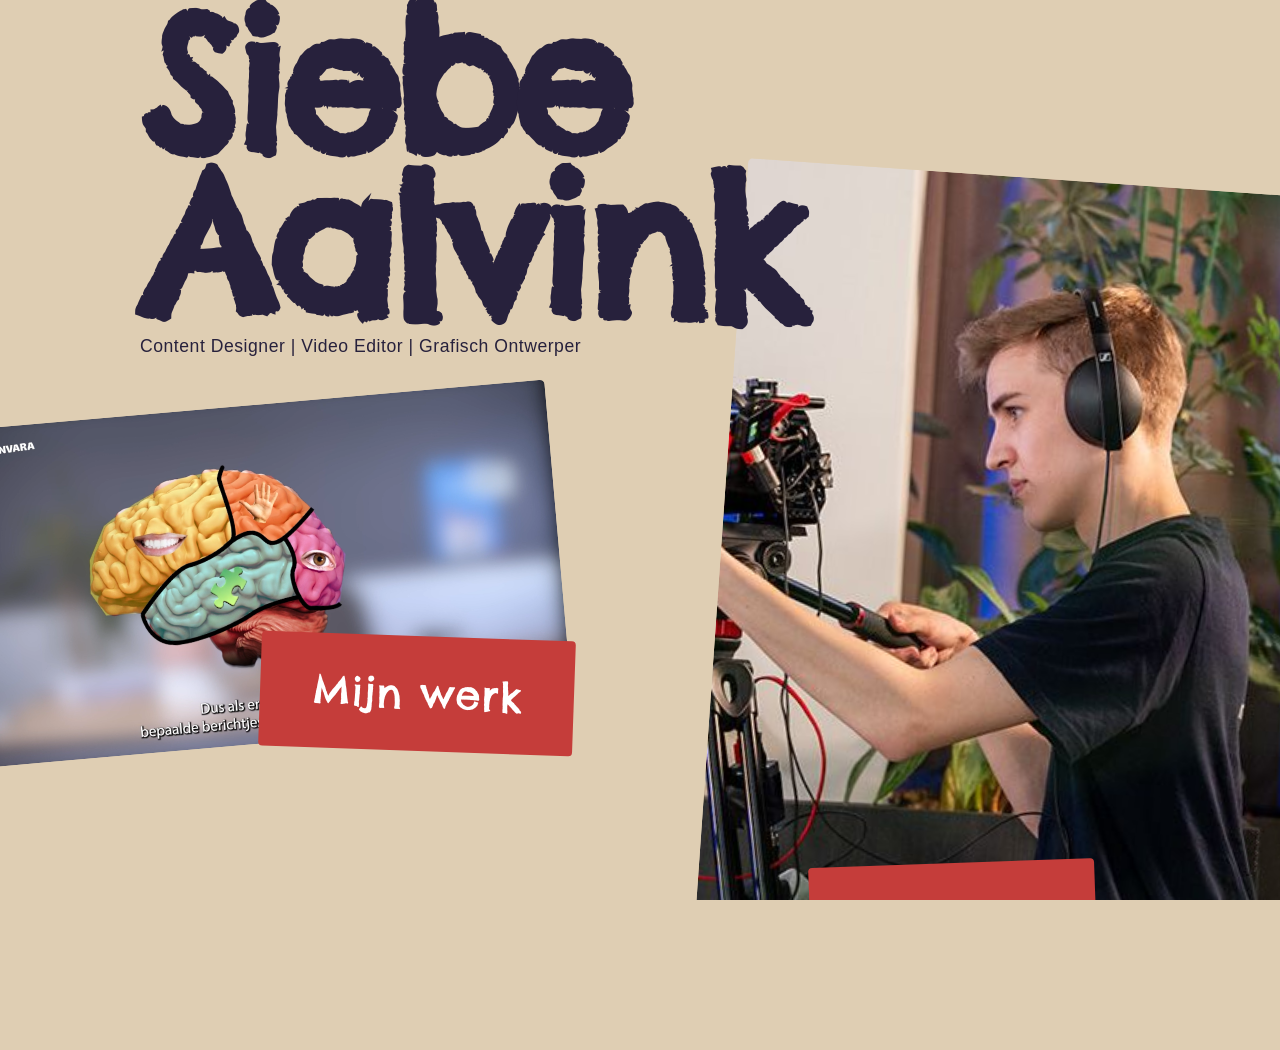
==== index.html @ 2b1f52f7 "test" ====
<!DOCTYPE html>
<html lang="nl">
<head>
  <meta charset="UTF-8" />
  <meta name="viewport" content="width=device-width, initial-scale=1.0" />
  <title>Siebe Aalvink | Portfolio</title>
  <link rel="preconnect" href="https://fonts.googleapis.com">
  <link rel="preconnect" href="https://fonts.gstatic.com" crossorigin>
  <link href="https://fonts.googleapis.com/css2?family=Chelsea+Market&display=swap" rel="stylesheet">
  <link rel="stylesheet" href="styles/styles.css" />
</head>
<body>
  <main class="page">
    <header class="hero">
      <h1><span>Siebe</span> <span>Aalvink</span></h1>
      <p>Content Designer | Video Editor | Grafisch Ontwerper</p>
    </header>

    <section class="cards">
      <article class="card card-left">
        <a class="card-image-link" href="werk.html" aria-label="Bekijk mijn werk">
          <div class="image-frame">
            <img class="image-static" src="content/brein.png" alt="Mijn werk" />
            <img class="image-hover" src="content/flits/flits.gif" alt="Mijn werk animatie" />
          </div>
        </a>
        <a class="card-link" href="werk.html">Mijn werk</a>
      </article>

      <article class="card card-right">
        <a class="card-image-link" href="over-mij.html" aria-label="Bekijk over mij">
          <div class="image-frame">
            <img src="content/siebe.png" alt="Over mij" />
          </div>
        </a>
        <a class="card-link" href="over-mij.html">Over mij</a>
      </article>
    </section>
  </main>
</body>
</html>
---- styles/styles.css ----
:root {
  color-scheme: light;
  color: #27213c;
  background: #dfceb3;
}

* {
  box-sizing: border-box;
}

html, body {
  margin: 0;
  min-height: 100%;
  height: 100%;
  font-family: Helvetica, Arial, sans-serif;
  background: #dfceb3;
  overflow-x: hidden;
}

.image-frame,
.card-link {
  transition: transform 0.25s ease, box-shadow 0.25s ease;
}

body {
  display: flex;
  align-items: center;
  justify-content: center;
  padding: 40px 20px;
  min-height: 100vh;
}

.page {
  position: relative;
  width: min(1000px, 100%);
  text-align: left;
  padding-top: 18rem;
}

.hero {
  position: absolute;
  top: 10%;
  left: 0;
  width: 100%;
  z-index: 2;
  margin: 0;
  padding-right: 8vw;
  text-align: left;
}

.hero h1 {
  margin: 0;
  font-family: 'Chelsea Market', cursive;
  font-size: 12rem;
  letter-spacing: -0.04em;
  color: #27213c;
  line-height: 0.85;
}

.hero p {
  margin: 0.5rem 0 3.5rem auto;
  max-width: 100%;
  font-size: 1.1rem;
  letter-spacing: 0.03em;
  color: #27213c;
}

.cards {
  display: grid;
  grid-template-columns: repeat(2, 600px);
  gap: 10rem;
  align-items: center;
  justify-content: center;
  justify-items: center;
}

.card {
  width: 600px;
  max-width: 600px;
  position: relative;
  padding-bottom: 2.5rem;
}

.image-frame {
  overflow: hidden;
  border-radius: 5px;
  transform: rotate(-5deg);
  position: relative;
}

.card-right .image-frame {
  transform: rotate(4deg);
}

.image-frame img {
  display: block;
  width: 100%;
  height: auto;
}

.image-frame .image-static,
.image-frame .image-hover {
  width: 100%;
  height: 100%;
  object-fit: cover;
  transition: opacity 0.2s ease;
}

.image-frame .image-hover {
  position: absolute;
  inset: 0;
  opacity: 0;
  z-index: 2;
  pointer-events: none;
}

.card-left:hover .image-frame .image-static {
  opacity: 0;
}

.card-left:hover .image-frame .image-hover {
  opacity: 1;
}

.card-link {
  position: absolute;
  left: 60%;
  bottom: 2rem;
  transform: translateX(-50%);

  display: inline-block;
  padding: 2rem 3.25rem;
  background: #c53d3a;
  color: #fff;
  text-decoration: none;
  font-family: 'Chelsea Market', cursive;
  font-size: 2.5rem;
  border-radius: 4px;
  letter-spacing: 0.02em;
  
  white-space: nowrap;
}

.card-image-link {
  display: block;
  text-decoration: none;
}

.card-left .card-link {
    left: 50%;
    transform: rotate(2deg);
  }

  .card-right .card-link {
    left: 15%;
    transform: rotate(-2deg);
  }

  .card-image-link {
    display: block;
  }

  .card:hover .card-link {
    filter: brightness(1.05);
    transform: translateX(0%) scale(1.05);
  }

  .card-left:hover .card-link {
    transform: translateX(0%) scale(1.05) rotate(2deg);
  }

  .card-right:hover .card-link {
    transform: translateX(0%) scale(1.05) rotate(-2deg);
  }

  .card:hover .image-frame {
    transform: scale(1.03) rotate(-5deg);
  }

  .card-right:hover .image-frame {
    transform: scale(1.03) rotate(4deg);

  .hero h1 {
    font-size: 10rem;
  }

  .hero p {
    font-size: 1.2rem;
  }

  .cards {
    gap: 6rem;
  }

  .card {
    width: min(48vw, 520px);
  }

  .card-link {
    font-size: 2rem;
    padding: 1.2rem 2rem;
    bottom: 1.5rem;
  }

}


@media (max-width: 1200px) {
  .cards {
    display: grid;
    grid-template-columns: 1fr;
    gap: 2.5rem;
    margin-top: 23rem;
  }
  

  .image-frame {
    transform: rotate(0deg);
  }

  .card-right .image-frame {
    transform: rotate(0deg);
  }

  .card {
    padding-bottom: 3.5rem;
  }

  .card-left {
    order: 2;
  }

  .card-right {
    order: 1;
  }

  .hero {
    text-align: center;
    margin-top: 140px;
    padding-right: 0;
  }

  .hero h1 {
    font-size: 8rem;
  }

  .hero h1 span {
    display: block;
    line-height: 1;
  }

}

@media (max-width: 580px) {
  .cards {
    margin-top: 0rem;
  }
  
    .hero {
    position: static;
    padding-right: 0;
    margin-top: 10rem;
    text-align: center;
    
  }

  .hero h1 {
    font-size: 4.5rem;
    text-align: center;
  }

  .hero h1 span {
    display: block;
    line-height: 1;
  }

  .hero p {
    text-align: center;
  }

  .card {
    width: min(90vw, 520px);
    max-width: 520px;
  }

  .card-link {
    font-size: 1.2rem;
    padding: 0.9rem 1.8rem;
  }

  .page {
    padding-top: 67px;

  }
}
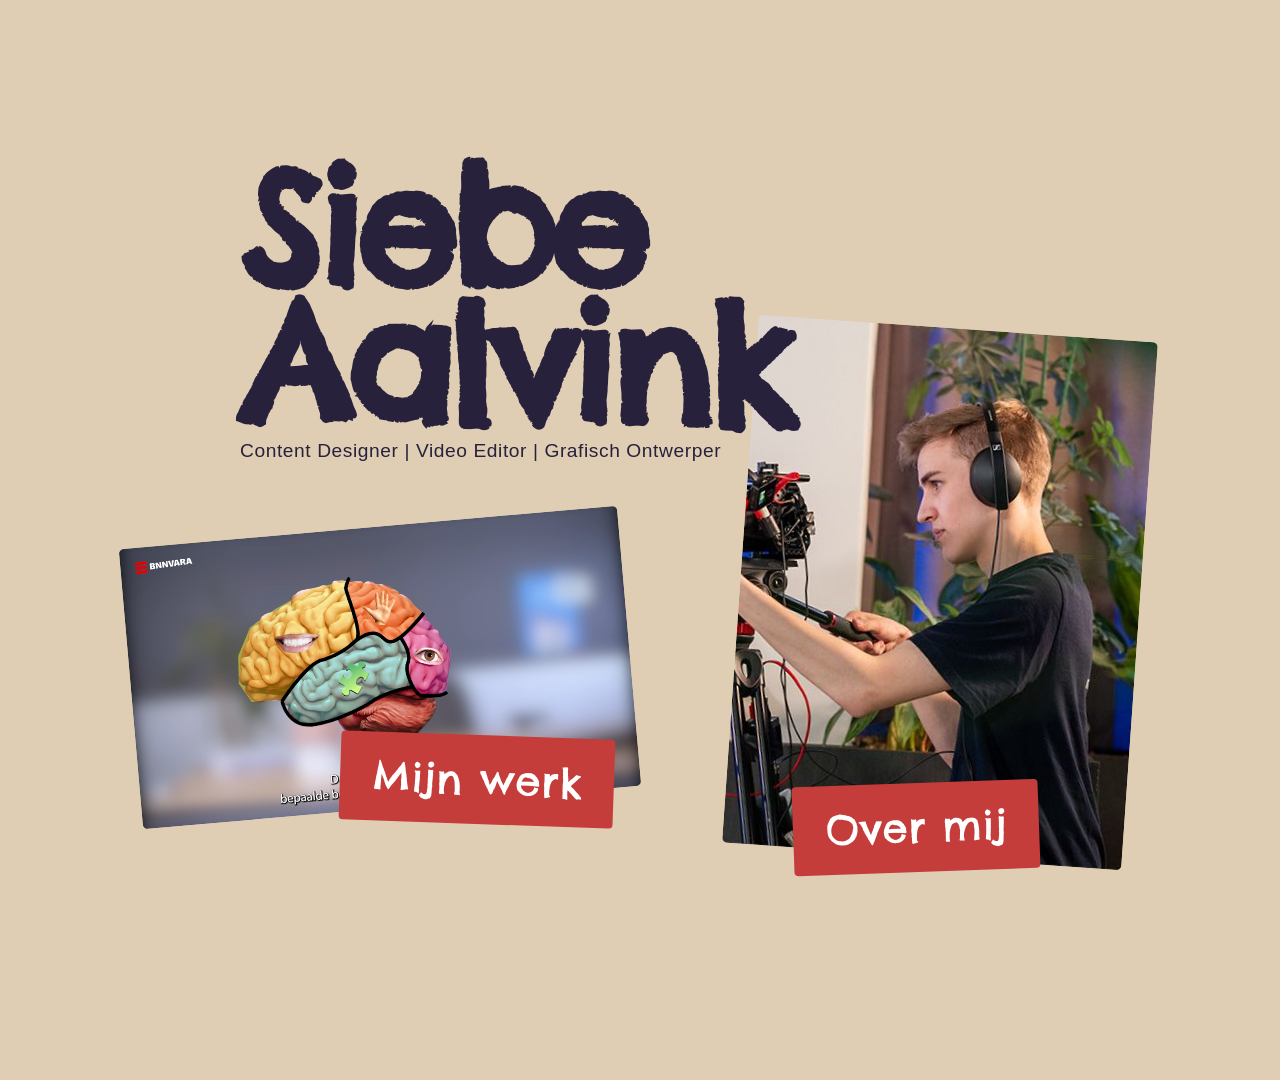
==== commit 3568ec26: "Update responsive layouts and add standalone LinkedIn button" ====
--- a/index.html
+++ b/index.html
@@ -36,6 +36,16 @@
         <a class="card-link" href="over-mij.html">Over mij</a>
       </article>
     </section>
+
+    <a
+      class="standalone-linkedin"
+      href="https://www.linkedin.com/in/siebe-aalvink-120159156/"
+      target="_blank"
+      rel="noopener noreferrer"
+      aria-label="Bekijk LinkedIn profiel"
+    >
+      LinkedIn
+    </a>
   </main>
 </body>
 </html>
--- a/styles/styles.css
+++ b/styles/styles.css
@@ -24,7 +24,7 @@
 
 body {
   display: flex;
-  align-items: center;
+  align-items: flex-start;
   justify-content: center;
   padding: 40px 20px;
   min-height: 100vh;
@@ -39,7 +39,7 @@
 
 .hero {
   position: absolute;
-  top: 10%;
+  top: 100px;
   left: 0;
   width: 100%;
   z-index: 2;
@@ -90,6 +90,7 @@
 
 .card-right .image-frame {
   transform: rotate(4deg);
+  
 }
 
 .image-frame img {
@@ -129,7 +130,7 @@
   transform: translateX(-50%);
 
   display: inline-block;
-  padding: 2rem 3.25rem;
+  padding: 1.2rem 2rem;
   background: #c53d3a;
   color: #fff;
   text-decoration: none;
@@ -141,6 +142,35 @@
   white-space: nowrap;
 }
 
+.standalone-linkedin {
+  position: relative;
+  display: inline-block;
+  margin-top: 3.4rem;
+  margin-left: clamp(90px, 15vw, 210px);
+  transform: rotate(-1deg);
+  padding: 1.2rem 2rem;
+  background: #27213c;
+  color: #fff;
+  text-decoration: none;
+  font-family: 'Chelsea Market', cursive;
+  font-size: 2.5rem;
+  border-radius: 4px;
+  letter-spacing: 0.02em;
+  white-space: nowrap;
+  transition: transform 0.25s ease, filter 0.25s ease;
+}
+
+.standalone-linkedin:hover {
+  filter: brightness(1.05);
+  transform: scale(1.05) rotate(-1deg);
+}
+
+@media (min-width: 1601px) {
+  .standalone-linkedin {
+    margin-top: 1.8rem;
+  }
+}
+
 .card-image-link {
   display: block;
   text-decoration: none;
@@ -195,6 +225,8 @@
   .card {
     width: min(48vw, 520px);
   }
+
+  
 
   .card-link {
     font-size: 2rem;
@@ -202,17 +234,107 @@
     bottom: 1.5rem;
   }
 
-}
-
+  
+
+
+}
+
+@media (max-width: 1600px) {
+  .hero {
+    margin-top: 20px;
+    margin-left: 100px;
+    padding-right: 0;
+  }
+  
+  .hero h1 {
+    font-size: 10rem;
+  }
+
+  .hero p {
+    font-size: 1.2rem;
+  }
+
+  .cards {
+    gap: 0rem;
+  }
+
+  .card {
+    width: min(45vw, 420px);
+  }
+
+  .card-link {
+    font-size: 2.5rem;
+    padding: 1.2rem 2rem;
+    bottom: 1.5rem;
+  }
+
+  .card-left .image-frame {
+  width: 500px;
+  margin-top: 150px;
+}
+
+  .card-right .image-frame {
+  width: 400px;
+  margin: 0 auto;
+}
+
+}
+
+@media (max-height: 1300px) and (min-width: 1201px) {
+  .hero {
+    margin-top: 20px;
+    margin-left: 100px;
+    padding-right: 0;
+  }
+
+  .hero h1 {
+    font-size: 10rem;
+  }
+
+  .hero p {
+    font-size: 1.2rem;
+  }
+
+  .cards {
+    gap: 0rem;
+  }
+
+  .card {
+    width: min(45vw, 420px);
+  }
+
+  .card-link {
+    font-size: 2.5rem;
+    padding: 1.2rem 2rem;
+    bottom: 1.5rem;
+  }
+
+  .card-left .image-frame {
+    width: 500px;
+    margin-top: 150px;
+  }
+
+  .card-right .image-frame {
+    width: 400px;
+    margin: 0 auto;
+  }
+}
 
 @media (max-width: 1200px) {
   .cards {
     display: grid;
     grid-template-columns: 1fr;
     gap: 2.5rem;
-    margin-top: 23rem;
-  }
-  
+    margin-top: 420px;
+  }
+  
+.page {
+  position: relative;
+  width: min(1000px, 100%);
+  text-align: left;
+  padding-top: 0rem;
+}
+
 
   .image-frame {
     transform: rotate(0deg);
@@ -221,6 +343,12 @@
   .card-right .image-frame {
     transform: rotate(0deg);
   }
+  
+  .card-left .image-frame {
+  width: 500px;
+  margin-top: 0px;
+  margin-right: 120px;
+}
 
   .card {
     padding-bottom: 3.5rem;
@@ -234,12 +362,30 @@
     order: 1;
   }
 
+  .card-left {
+    margin-right: 70px;
+  }
+
+  .card-right .card-link {
+    left: 0%;
+  }
+
+.hero {
+  left: 0;
+  width: 100%;
+  z-index: 2;
+  margin: 0;
+  padding-right: 8vw;
+  text-align: left;
+}
+
   .hero {
     text-align: center;
-    margin-top: 140px;
+    margin-top: -60px;
     padding-right: 0;
   }
 
+  
   .hero h1 {
     font-size: 8rem;
   }
@@ -249,17 +395,29 @@
     line-height: 1;
   }
 
+  .standalone-linkedin {
+    display: block;
+    width: fit-content;
+    margin: 2rem auto 0;
+    font-size: 2.5rem;
+    padding: 1.2rem 2rem;
+  }
+
 }
 
 @media (max-width: 580px) {
   .cards {
     margin-top: 0rem;
   }
+
+  .card-left {
+    margin-right: 36px;
+  }
   
     .hero {
     position: static;
     padding-right: 0;
-    margin-top: 10rem;
+    margin-top: -70px;
     text-align: center;
     
   }
@@ -279,13 +437,37 @@
   }
 
   .card {
-    width: min(90vw, 520px);
-    max-width: 520px;
+    width: min(72vw, 320px);
+    max-width: 320px;
+  }
+
+  .card-left .image-frame {
+    width: 320px;
+    margin-right: 0;
+  }
+
+  .card-right .image-frame {
+    width: 280px;
+    margin: 0 auto;
   }
 
   .card-link {
-    font-size: 1.2rem;
-    padding: 0.9rem 1.8rem;
+    font-size: 1rem;
+    padding: 0.7rem 1.3rem;
+  }
+
+  .standalone-linkedin {
+    position: static;
+    display: block;
+    width: fit-content;
+    margin: 1.2rem auto 0;
+    font-size: 1rem;
+    padding: 0.7rem 1.3rem;
+    transform: rotate(-1deg);
+  }
+
+  .standalone-linkedin:hover {
+    transform: scale(1.05) rotate(-1deg);
   }
 
   .page {
